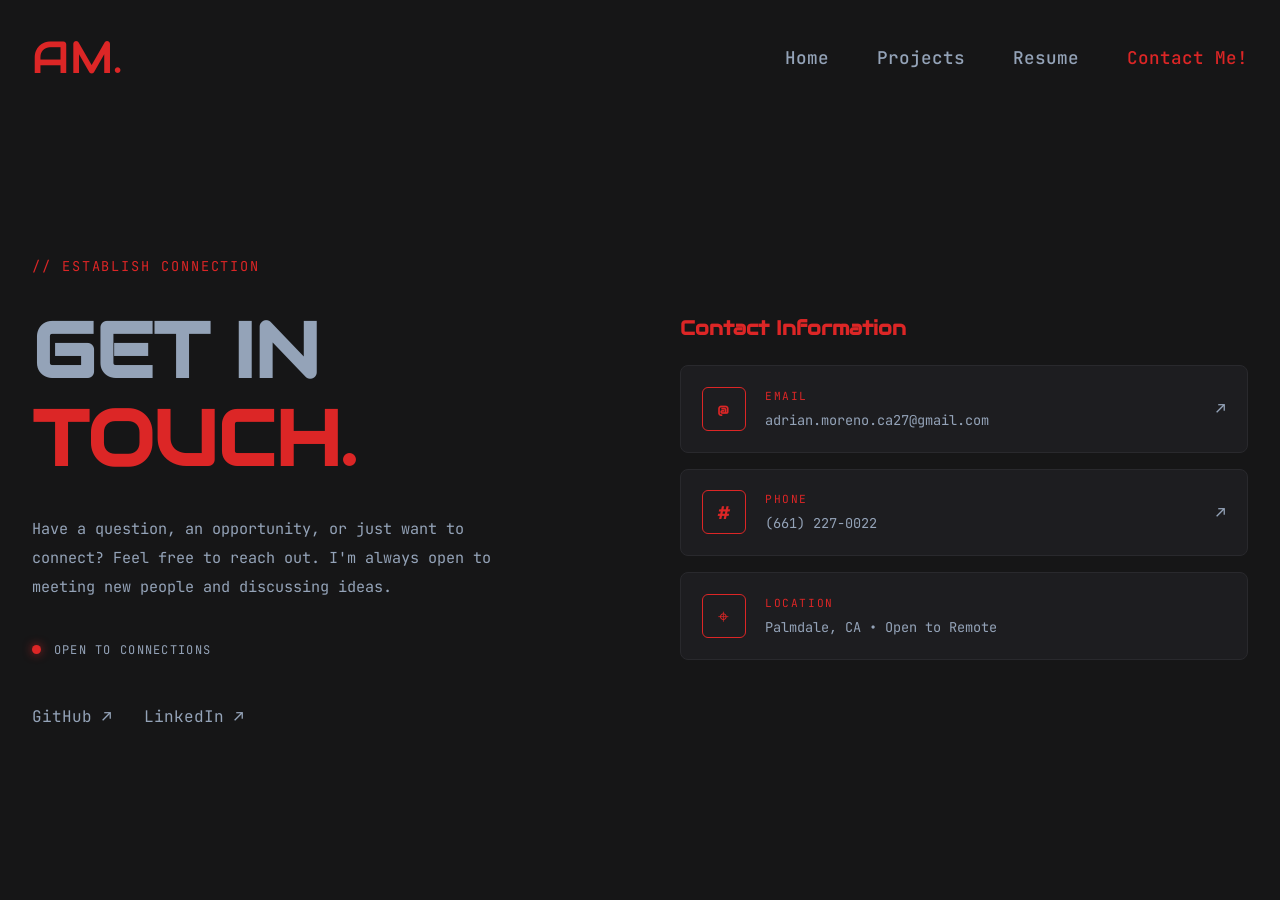
==== contact.html @ 5755bc40 "Add files via upload Upload main portfolio files" ====
<!DOCTYPE html>
<html lang="en">
<head>
    <meta charset="UTF-8">
    <meta name="viewport" content="width=device-width, initial-scale=1.0">
    <title>Contact | Adrian Moreno</title>

    <!-- Google Fonts -->
    <link rel="preconnect" href="https://googleapis.com">
    <link rel="preconnect" href="https://gstatic.com" crossorigin>
    <link href="https://fonts.googleapis.com/css2?family=Audiowide&family=JetBrains+Mono:ital,wght@0,100..800;1,100..800&display=swap" rel="stylesheet">

    <!-- Stylesheets -->
    <link rel="stylesheet" href="style.css">
    <link rel="stylesheet" href="contact.css">
</head>
<body>

    <!-- NAVBAR -->
    <nav class="navbar">
        <div class="container nav-container">
            <a href="index.html" class="logo" style="text-decoration: none;">AM.</a>

            <input type="checkbox" id="menu-toggle" class="menu-toggle">
            <label for="menu-toggle" class="burger-label">Menu</label>

            <div class="nav-links">
                <a href="index.html">Home</a>
                <a href="projects.html">Projects</a>
                <a href="resume.html">Resume</a>
                <a href="contact.html" class="active">Contact Me!</a>
            </div>
        </div>
    </nav>

    <!-- CONTACT SECTION -->
    <main class="contact-page">
        <div class="container">
            <div class="contact-layout">

                <!-- LEFT COLUMN -->
                <div class="contact-intro">
                    <p class="contact-label">// ESTABLISH CONNECTION</p>
                    <h1 class="contact-title">GET IN<br><span>TOUCH.</span></h1>
                    <p class="contact-description">
                        Have a question, an opportunity, or just want to connect? Feel free to reach out. I'm always open to meeting new people and discussing ideas.
                    </p>

                    <div class="contact-status">
                        <span class="status-dot"></span>
                        <span>OPEN TO CONNECTIONS</span>
                    </div>

                    <div class="contact-socials">
                        <a href="https://github.com" target="_blank" rel="noopener noreferrer">GitHub ↗</a>
                        <a href="https://linkedin.com" target="_blank" rel="noopener noreferrer">LinkedIn ↗</a>
                    </div>
                </div>

                <!-- RIGHT COLUMN -->
                <div class="contact-details">
                    <h2 class="contact-section-title">Contact Information</h2>

                    <a href="mailto:adrian.moreno.ca27@gmail.com" class="contact-card">
                        <div class="contact-card-icon">@</div>
                        <div class="contact-card-info">
                            <span class="contact-card-label">EMAIL</span>
                            <span class="contact-card-value">adrian.moreno.ca27@gmail.com</span>
                        </div>
                        <span class="contact-arrow">↗</span>
                    </a>

                    <a href="tel:6612270022" class="contact-card">
                        <div class="contact-card-icon">#</div>
                        <div class="contact-card-info">
                            <span class="contact-card-label">PHONE</span>
                            <span class="contact-card-value">(661) 227-0022</span>
                        </div>
                        <span class="contact-arrow">↗</span>
                    </a>

                    <div class="contact-card contact-card-static">
                        <div class="contact-card-icon">⌖</div>
                        <div class="contact-card-info">
                            <span class="contact-card-label">LOCATION</span>
                            <span class="contact-card-value">Palmdale, CA • Open to Remote</span>
                        </div>
                    </div>
                </div>

            </div>
        </div>
    </main>

</body>
</html>
---- style.css ----
/* =========================
   GLOBAL SETTINGS
========================= */

html {
    scroll-behavior: smooth;
    scroll-snap-type: y mandatory;
}

body {
    background-color: #161617;
    color: #94A3B8;
    margin: 0;
    padding: 0;
    font-family: "JetBrains Mono", monospace;
    font-weight: 400;
    min-height: 100vh;
    display: flex;
    flex-direction: column;
    overflow-x: hidden;
}

/* =========================
   LAYOUT CONTAINERS
========================= */

.container {
    width: 100%;
    max-width: 1300px;
    margin: 0 auto;
    padding: 0 2rem;
    box-sizing: border-box;
}

.hero-layout {
    display: flex;
    align-items: center;
    justify-content: center;
    gap: 6rem;
    width: 100%;
}

/* =========================
   NAVBAR
========================= */

.navbar {
    background-color: #161617;
    z-index: 100;
    position: fixed;
    top: 0;
    left: 0;
    width: 100%;
    padding: 1.8rem 0;
}

.nav-container {
    display: flex;
    justify-content: space-between;
    align-items: center;
    position: relative;
}

.logo {
    color: #DC2626;
    font-family: "Audiowide", sans-serif;
    font-size: 2.8rem;
    font-weight: 400;
    cursor: pointer;
    transition: transform 0.2s ease;
}

.logo:hover {
    transform: scale(1.03);
}

.nav-links {
    display: flex;
    gap: 3rem;
}

.nav-links a {
    text-decoration: none;
    color: #94A3B8;
    font-size: 1.1rem;
    font-weight: 500;
    transition: color 0.2s ease;
}

.nav-links a:hover,
.nav-links a.active {
    color: #DC2626;
}

.menu-toggle,
.burger-label {
    display: none;
}

/* =========================
   HOME SECTION
========================= */

.welcome_card {
    display: flex;
    align-items: center;
    box-sizing: border-box;
    height: 100vh;
    padding-top: 100px;
    position: relative;
    scroll-snap-align: start;
    scroll-snap-stop: always;
}

.name_job {
    flex: 1.2;
    display: flex;
    flex-direction: column;
    align-items: flex-start;
}

.name {
    color: #DC2626;
    margin: 0 0 0.75rem 0;
    font-family: "Audiowide", sans-serif;
    font-size: 3.2rem;
    line-height: 1.2;
    white-space: nowrap;
}

.job {
    margin: 0;
    padding: 0;
    font-size: 1.4rem;
    letter-spacing: 0.1rem;
    color: #94A3B8;
}

/* =========================
   SOCIAL ICONS
========================= */

.socials {
    display: flex;
    gap: 1.5rem;
    margin-top: 2rem;
    align-items: center;
}

.socials img {
    filter: invert(69%) sepia(13%) saturate(542%)
        hue-rotate(176deg) brightness(89%) contrast(85%);
    transition: transform 0.2s ease;
}

.socials a:hover img {
    transform: scale(1.08);
}

.linkedin {
    width: 1.8rem;
    height: auto;
}

.github {
    width: 2.2rem;
    height: auto;
}

/* =========================
   EXPLORE MORE BUTTON
========================= */

.cta-btn {
    display: inline-flex;
    align-items: center;
    gap: 0.5rem;
    margin-top: 2.5rem;
    padding: 0.9rem 2.2rem;
    background-color: transparent;
    color: #DC2626;
    border: 2px solid #DC2626;
    border-radius: 4px;
    font-family: "JetBrains Mono", monospace;
    font-size: 1.1rem;
    font-weight: 500;
    text-decoration: none;
    letter-spacing: 0.05rem;
    transition: all 0.3s ease;
    cursor: pointer;
}

.cta-btn:hover {
    background-color: #DC2626;
    color: #161617;
    box-shadow: 0 0 15px rgba(220, 38, 38, 0.4);
}

.cta-btn .arrow {
    transition: transform 0.3s ease;
}

.cta-btn:hover .arrow {
    transform: translateY(4px);
}

/* =========================
   HOME PHOTO
========================= */

.hero_container {
    flex: 1.5;
    display: flex;
    justify-content: flex-start;
    height: 65vh;
}

.hero_image {
    max-width: 100%;
    height: 100%;
    object-fit: cover;
    border-radius: 12px;
    box-shadow: 0 20px 40px rgba(0, 0, 0, 0.4);
}

/* =========================
   ABOUT ME SECTION
========================= */

#about_section {
    background-color: #121213;
    width: 100%;
    box-sizing: border-box;
    height: 100vh;
    display: flex;
    align-items: center;
    scroll-snap-align: start;
    scroll-snap-stop: always;
}

.about-layout {
    display: flex;
    align-items: center;
    justify-content: space-between;
    gap: 4rem;
    width: 100%;
}

.about_content {
    flex: 1.2;
    display: flex;
    align-items: flex-start;
    flex-direction: column;
    max-width: 650px;
}

.signature {
    width: 300px;
    max-width: 100%;
    height: auto;
    margin-top: 1.5rem;
}

.title {
    color: #DC2626;
    margin: 0 0 1.5rem 0;
    font-family: "Audiowide", sans-serif;
    font-size: 2.8rem;
    line-height: 1.1;
}

.about_content .info {
    margin: 0;
    font-size: 1rem;
    line-height: 1.7;
}

/* =========================
   AUTOMATIC ABOUT SLIDESHOW
========================= */

.about_image_container {
    flex: 1;
    display: flex;
    height: 50vh;
    overflow: hidden;
    border-radius: 12px;
    box-shadow: 0 20px 40px rgba(0, 0, 0, 0.4);
}

.about_slider {
    display: flex;
    width: 100%;
    height: 100%;
    animation: imageSlide 12s infinite;
}

.about_image {
    min-width: 100%;
    height: 100%;
    object-fit: cover;
}

/* Three images, approximately four seconds each */

@keyframes imageSlide {

    0%, 28% {
        transform: translateX(0);
    }

    33%, 61% {
        transform: translateX(-100%);
    }

    66%, 94% {
        transform: translateX(-200%);
    }

    100% {
        transform: translateX(0);
    }

}

/* =========================
   RECENT PROJECTS SECTION
========================= */

#recent_projects {
    background-color: #161617;
    width: 100%;
    box-sizing: border-box;
    height: 100vh;
    padding-top: 90px;
    display: flex;
    align-items: center;
    scroll-snap-align: start;
    scroll-snap-stop: always;
}

.projects-layout {
    display: flex;
    flex-direction: column;
    align-items: flex-start;
    width: 100%;
}

.pipeline-grid {
    display: grid;
    grid-template-columns: repeat(3, 1fr);
    gap: 2.5rem;
    width: 100%;
    margin-top: 1rem;
}

.pipeline-column {
    display: flex;
    flex-direction: column;
    align-items: center;
}

.column-header {
    color: #94A3B8;
    font-family: "Audiowide", sans-serif;
    font-size: 1.4rem;
    margin: 0 0 1.2rem 0;
    padding-bottom: 0.6rem;
    width: 100%;
    text-align: center;
    border-bottom: 2px solid #232326;
}

/* =========================
   PROJECT FLIP CARDS
========================= */

.pipeline-card {
    display: block;
    width: 100%;
    height: 320px;
    perspective: 1000px;
    text-decoration: none;
    border-radius: 12px;
    box-shadow: 0 20px 40px rgba(0, 0, 0, 0.4);
}

.pipeline-card-inner {
    position: relative;
    width: 100%;
    height: 100%;
    border-radius: 12px;
    transform-style: preserve-3d;
    transition: transform 0.7s ease;
}

.pipeline-card:hover .pipeline-card-inner,
.pipeline-card:focus .pipeline-card-inner {
    transform: rotateY(180deg);
}

.pipeline-card-front,
.pipeline-card-back {
    position: absolute;
    inset: 0;
    width: 100%;
    height: 100%;
    overflow: hidden;
    border: 1px solid #232326;
    border-radius: 12px;
    box-sizing: border-box;
    backface-visibility: hidden;
    -webkit-backface-visibility: hidden;
}

.pipeline-card-front img {
    width: 100%;
    height: 100%;
    object-fit: cover;
}

/* CARD BACK */

.pipeline-card-back {
    background-color: #202023;
    border-color: #DC2626;
    transform: rotateY(180deg);
    display: flex;
    flex-direction: column;
    justify-content: center;
    align-items: center;
    text-align: center;
    padding: 1.5rem;
}

.pipeline-card-back h3 {
    color: #DC2626;
    font-family: "Audiowide", sans-serif;
    font-size: 1.1rem;
    margin-bottom: 1rem;
}

.pipeline-card-back p {
    color: #94A3B8;
    font-size: 0.85rem;
    line-height: 1.7;
    margin: 0;
}

/* FRONT CARD HINT */

.card-hint {
    position: absolute;
    bottom: 15px;
    right: 15px;
    color: white;
    background: rgba(0, 0, 0, 0.7);
    padding: 8px 12px;
    font-size: 0.7rem;
    border-radius: 4px;
}

/* =========================
   TABLET RESPONSIVE
========================= */

@media (max-width: 1000px) and (min-width: 769px) {

    .hero-layout {
        gap: 3rem;
    }

    .name {
        font-size: 2.5rem;
    }

    .job {
        font-size: 1.1rem;
    }

    .about-layout {
        gap: 2rem;
    }

    .pipeline-grid {
        gap: 1.5rem;
    }

    .pipeline-card {
        height: 260px;
    }

}

/* =========================
   MOBILE RESPONSIVE
========================= */

@media (max-width: 768px) {

    html {
        scroll-snap-type: none;
    }

    .container {
        padding: 0 1.5rem;
    }

    .navbar {
        position: fixed;
        padding: 1.2rem 0;
    }

    .logo {
        font-size: 2.2rem;
    }

    .burger-label {
        display: block;
        color: #94A3B8;
        cursor: pointer;
        font-family: "JetBrains Mono", monospace;
        border: 1px solid #2d2d30;
        padding: 0.5rem 1rem;
        border-radius: 4px;
        background-color: #1a1a1c;
    }

    .nav-links {
        display: none;
        flex-direction: column;
        position: absolute;
        top: calc(100% + 1.2rem);
        left: -1.5rem;
        right: -1.5rem;
        width: calc(100% + 3rem);
        background-color: #1a1a1c;
        box-shadow: 0 8px 16px rgba(0, 0, 0, 0.5);
        border-bottom: 1px solid #2d2d30;
        padding: 0.5rem 0;
        gap: 0;
        z-index: 110;
    }

    .nav-links a {
        padding: 1rem 1.5rem;
        display: block;
        border-bottom: 1px solid #232326;
    }

    .nav-links a:last-child {
        border-bottom: none;
    }

    .menu-toggle:checked ~ .nav-links {
        display: flex;
    }

    .welcome_card {
        padding: 120px 0 3rem 0;
        height: auto;
    }

    .hero-layout {
        flex-direction: column-reverse;
        justify-content: center;
        gap: 2.5rem;
        text-align: center;
    }

    .name_job {
        align-items: center;
    }

    .name {
        font-size: 2.5rem;
        white-space: normal;
    }

    .job {
        font-size: 1.1rem;
    }

    .hero_container {
        width: 100%;
        height: 35vh;
        justify-content: center;
    }

    .hero_image {
        width: 100%;
        height: 100%;
        object-fit: cover;
    }

    #about_section {
        padding: 5rem 0;
        height: auto;
    }

    .about-layout {
        flex-direction: column;
        gap: 2.5rem;
        text-align: center;
    }

    .about_content {
        align-items: center;
        max-width: 100%;
    }

    .title {
        font-size: 2.6rem;
    }

    .about_image_container {
        width: 100%;
        height: 35vh;
        justify-content: center;
    }

    #recent_projects {
        padding: 5rem 0;
        height: auto;
    }

    .projects-layout {
        align-items: center;
    }

    .pipeline-grid {
        grid-template-columns: 1fr;
        gap: 2.5rem;
    }

    .pipeline-card {
        height: 250px;
    }

    /* Touchscreen flip support */

    .pipeline-card:active .pipeline-card-inner {
        transform: rotateY(180deg);
    }

    .pipeline-card-back {
        padding: 1rem;
    }

}
---- contact.css ----
/* =========================
   CONTACT PAGE
========================= */

.contact-page {
    min-height: 100vh;
    box-sizing: border-box;
    padding: 140px 0 70px;
    display: flex;
    align-items: center;
    background-color: #161617;
}

.contact-layout {
    display: grid;
    grid-template-columns: 1fr 1fr;
    gap: 5rem;
    align-items: start;
    width: 100%;
}

/* =========================
   CONTACT INTRO
========================= */

.contact-label {
    color: #DC2626;
    font-size: 0.85rem;
    letter-spacing: 0.12rem;
    margin-bottom: 2rem;
}

.contact-title {
    color: #94A3B8;
    font-family: "Audiowide", sans-serif;
    font-size: clamp(3rem, 6vw, 5.5rem);
    line-height: 1.15;
    margin: 0;
}

.contact-title span {
    color: #DC2626;
}

.contact-description {
    color: #94A3B8;
    max-width: 480px;
    line-height: 1.9;
    font-size: 0.95rem;
    margin-top: 2rem;
}

.contact-status {
    color: #94A3B8;
    display: flex;
    align-items: center;
    gap: 0.8rem;
    margin-top: 2.5rem;
    font-size: 0.75rem;
    letter-spacing: 0.08rem;
}

.status-dot {
    width: 9px;
    height: 9px;
    background-color: #DC2626;
    border-radius: 50%;
    box-shadow: 0 0 10px rgba(220, 38, 38, 0.7);
}

.contact-socials {
    display: flex;
    gap: 2rem;
    margin-top: 3rem;
}

.contact-socials a {
    color: #94A3B8;
    text-decoration: none;
    transition: color 0.3s ease;
}

.contact-socials a:hover {
    color: #DC2626;
}

/* =========================
   CONTACT INFORMATION
========================= */

.contact-details {
    padding-top: 4.5rem;
}

.contact-section-title {
    color: #DC2626;
    font-family: "Audiowide", sans-serif;
    font-size: 1.25rem;
    margin: 0 0 1.5rem;
}

.contact-card {
    display: flex;
    align-items: center;
    gap: 1.2rem;
    padding: 1.3rem;
    margin-bottom: 1rem;
    background-color: #1D1D20;
    border: 1px solid #29292D;
    border-radius: 8px;
    text-decoration: none;
    transition: all 0.3s ease;
}

.contact-card:hover {
    border-color: #DC2626;
    transform: translateX(5px);
    background-color: #202023;
}

.contact-card-static {
    cursor: default;
}

.contact-card-static:hover {
    transform: none;
}

.contact-card-icon {
    display: flex;
    align-items: center;
    justify-content: center;
    min-width: 42px;
    height: 42px;
    color: #DC2626;
    border: 1px solid #DC2626;
    border-radius: 6px;
    font-family: "Audiowide", sans-serif;
    font-size: 1.2rem;
}

.contact-card-info {
    display: flex;
    flex-direction: column;
    gap: 0.5rem;
    min-width: 0;
}

.contact-card-label {
    color: #DC2626;
    font-size: 0.7rem;
    letter-spacing: 0.1rem;
}

.contact-card-value {
    color: #94A3B8;
    font-size: 0.85rem;
    overflow-wrap: anywhere;
}

.contact-arrow {
    color: #94A3B8;
    margin-left: auto;
    transition: color 0.3s ease;
}

.contact-card:hover .contact-arrow {
    color: #DC2626;
}

/* =========================
   MOBILE CONTACT PAGE
========================= */

@media (max-width: 768px) {

    .contact-page {
        padding: 110px 0 50px;
    }

    .contact-layout {
        grid-template-columns: 1fr;
        gap: 3.5rem;
    }

    .contact-title {
        font-size: 3.5rem;
    }

    .contact-description {
        font-size: 0.85rem;
    }

    .contact-details {
        width: 100%;
        padding-top: 0;
    }

    .contact-card {
        padding: 1rem;
    }

    .contact-card-value {
        font-size: 0.75rem;
    }

}
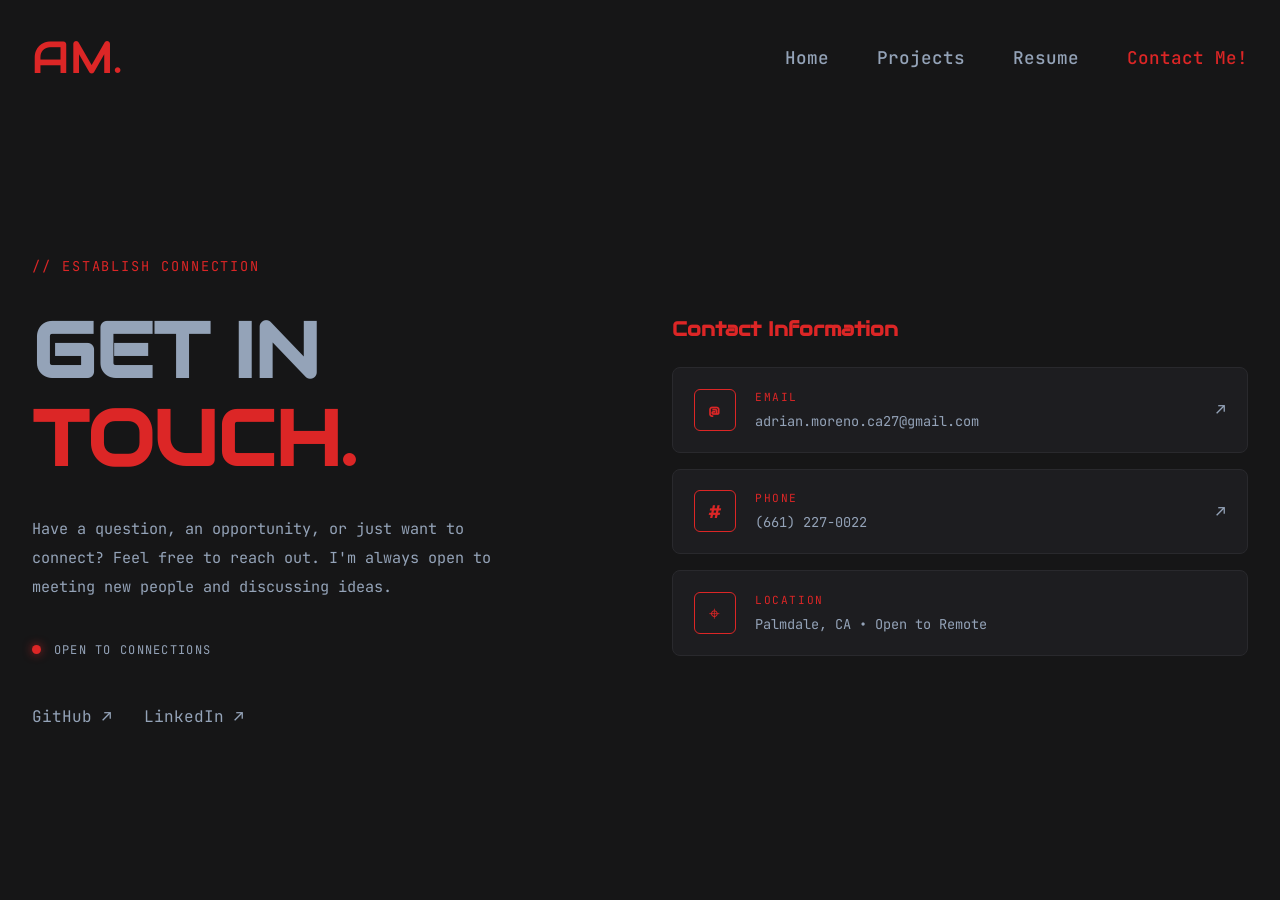
==== commit 4aead77e: "Refactor contact.html for improved structure and semantics" ====
--- a/contact.html
+++ b/contact.html
@@ -1,49 +1,84 @@
+
 <!DOCTYPE html>
 <html lang="en">
 <head>
     <meta charset="UTF-8">
     <meta name="viewport" content="width=device-width, initial-scale=1.0">
+
+    <meta name="description" content="Contact Adrian Moreno about engineering projects, opportunities, and collaborations.">
+    <meta name="theme-color" content="#161617">
+
+    <link rel="icon" type="image/svg+xml" href="assets/favicon.svg">
+
     <title>Contact | Adrian Moreno</title>
 
     <!-- Google Fonts -->
-    <link rel="preconnect" href="https://googleapis.com">
-    <link rel="preconnect" href="https://gstatic.com" crossorigin>
+    <link rel="preconnect" href="https://fonts.googleapis.com">
+    <link rel="preconnect" href="https://fonts.gstatic.com" crossorigin>
+
     <link href="https://fonts.googleapis.com/css2?family=Audiowide&family=JetBrains+Mono:ital,wght@0,100..800;1,100..800&display=swap" rel="stylesheet">
 
     <!-- Stylesheets -->
     <link rel="stylesheet" href="style.css">
     <link rel="stylesheet" href="contact.css">
 </head>
+
 <body>
 
     <!-- NAVBAR -->
-    <nav class="navbar">
+    <header class="navbar">
         <div class="container nav-container">
-            <a href="index.html" class="logo" style="text-decoration: none;">AM.</a>
 
-            <input type="checkbox" id="menu-toggle" class="menu-toggle">
-            <label for="menu-toggle" class="burger-label">Menu</label>
+            <a href="index.html" class="logo" style="text-decoration: none;">
+                AM.
+            </a>
 
-            <div class="nav-links">
+            <input
+                type="checkbox"
+                id="menu-toggle"
+                class="menu-toggle"
+                aria-label="Toggle navigation menu"
+                aria-controls="primary-navigation"
+            >
+
+            <label for="menu-toggle" class="burger-label">
+                Menu
+            </label>
+
+            <nav class="nav-links" id="primary-navigation" aria-label="Main navigation">
                 <a href="index.html">Home</a>
                 <a href="projects.html">Projects</a>
                 <a href="resume.html">Resume</a>
-                <a href="contact.html" class="active">Contact Me!</a>
-            </div>
+                <a href="contact.html" class="active" aria-current="page">
+                    Contact Me!
+                </a>
+            </nav>
+
         </div>
-    </nav>
+    </header>
+
 
     <!-- CONTACT SECTION -->
     <main class="contact-page">
         <div class="container">
+
             <div class="contact-layout">
 
                 <!-- LEFT COLUMN -->
                 <div class="contact-intro">
-                    <p class="contact-label">// ESTABLISH CONNECTION</p>
-                    <h1 class="contact-title">GET IN<br><span>TOUCH.</span></h1>
+
+                    <p class="contact-label">
+                        // ESTABLISH CONNECTION
+                    </p>
+
+                    <h1 class="contact-title">
+                        GET IN<br><span>TOUCH.</span>
+                    </h1>
+
                     <p class="contact-description">
-                        Have a question, an opportunity, or just want to connect? Feel free to reach out. I'm always open to meeting new people and discussing ideas.
+                        Have a question, an opportunity, or just want to connect?
+                        Feel free to reach out. I'm always open to meeting new
+                        people and discussing ideas.
                     </p>
 
                     <div class="contact-status">
@@ -52,40 +87,87 @@
                     </div>
 
                     <div class="contact-socials">
-                        <a href="https://github.com" target="_blank" rel="noopener noreferrer">GitHub ↗</a>
-                        <a href="https://linkedin.com" target="_blank" rel="noopener noreferrer">LinkedIn ↗</a>
+                        <a
+                            href="https://github.com"
+                            target="_blank"
+                            rel="noopener noreferrer"
+                            aria-label="GitHub profile"
+                        >
+                            GitHub ↗
+                        </a>
+
+                        <a
+                            href="https://linkedin.com"
+                            target="_blank"
+                            rel="noopener noreferrer"
+                            aria-label="LinkedIn profile"
+                        >
+                            LinkedIn ↗
+                        </a>
                     </div>
+
                 </div>
+
 
                 <!-- RIGHT COLUMN -->
                 <div class="contact-details">
-                    <h2 class="contact-section-title">Contact Information</h2>
 
-                    <a href="mailto:adrian.moreno.ca27@gmail.com" class="contact-card">
+                    <h2 class="contact-section-title">
+                        Contact Information
+                    </h2>
+
+                    <!-- EMAIL -->
+                    <a
+                        href="mailto:adrian.moreno.ca27@gmail.com"
+                        class="contact-card"
+                        aria-label="Send Adrian an email"
+                    >
                         <div class="contact-card-icon">@</div>
+
                         <div class="contact-card-info">
                             <span class="contact-card-label">EMAIL</span>
-                            <span class="contact-card-value">adrian.moreno.ca27@gmail.com</span>
+                            <span class="contact-card-value">
+                                adrian.moreno.ca27@gmail.com
+                            </span>
                         </div>
+
                         <span class="contact-arrow">↗</span>
                     </a>
 
-                    <a href="tel:6612270022" class="contact-card">
+
+                    <!-- PHONE -->
+                    <a
+                        href="tel:6612270022"
+                        class="contact-card"
+                        aria-label="Call Adrian"
+                    >
                         <div class="contact-card-icon">#</div>
+
                         <div class="contact-card-info">
                             <span class="contact-card-label">PHONE</span>
-                            <span class="contact-card-value">(661) 227-0022</span>
+                            <span class="contact-card-value">
+                                (661) 227-0022
+                            </span>
                         </div>
+
                         <span class="contact-arrow">↗</span>
                     </a>
 
+
+                    <!-- LOCATION -->
                     <div class="contact-card contact-card-static">
+
                         <div class="contact-card-icon">⌖</div>
+
                         <div class="contact-card-info">
                             <span class="contact-card-label">LOCATION</span>
-                            <span class="contact-card-value">Palmdale, CA • Open to Remote</span>
+                            <span class="contact-card-value">
+                                Palmdale, CA • Open to Remote
+                            </span>
                         </div>
+
                     </div>
+
                 </div>
 
             </div>
--- a/style.css
+++ b/style.css
@@ -2,10 +2,15 @@
 /* =========================
    GLOBAL SETTINGS
 ========================= */
+
+* {
+    box-sizing: border-box;
+}
 
 html {
     scroll-behavior: smooth;
     scroll-snap-type: y mandatory;
+    scroll-padding-top: 90px;
 }
 
 body {
@@ -18,7 +23,22 @@
     min-height: 100vh;
     display: flex;
     flex-direction: column;
-    overflow-x: hidden;
+    overflow-x: clip;
+}
+
+img {
+    max-width: 100%;
+}
+
+a,
+button,
+input {
+    -webkit-tap-highlight-color: transparent;
+}
+
+:focus-visible {
+    outline: 2px solid #DC2626;
+    outline-offset: 4px;
 }
 
 /* =========================
@@ -37,8 +57,9 @@
     display: flex;
     align-items: center;
     justify-content: center;
-    gap: 6rem;
-    width: 100%;
+    gap: clamp(2rem, 5vw, 6rem);
+    width: 100%;
+    min-width: 0;
 }
 
 /* =========================
@@ -106,8 +127,10 @@
     display: flex;
     align-items: center;
     box-sizing: border-box;
-    height: 100vh;
-    padding-top: 100px;
+    min-height: 100vh;
+    min-height: 100svh;
+    height: auto;
+    padding: 120px 0 3rem;
     position: relative;
     scroll-snap-align: start;
     scroll-snap-stop: always;
@@ -118,6 +141,7 @@
     display: flex;
     flex-direction: column;
     align-items: flex-start;
+    min-width: 0;
 }
 
 .name {
@@ -214,6 +238,7 @@
     display: flex;
     justify-content: flex-start;
     height: 65vh;
+    min-width: 0;
 }
 
 .hero_image {
@@ -232,7 +257,10 @@
     background-color: #121213;
     width: 100%;
     box-sizing: border-box;
-    height: 100vh;
+    min-height: 100vh;
+    min-height: 100svh;
+    height: auto;
+    padding: 5rem 0;
     display: flex;
     align-items: center;
     scroll-snap-align: start;
@@ -253,6 +281,7 @@
     align-items: flex-start;
     flex-direction: column;
     max-width: 650px;
+    min-width: 0;
 }
 
 .signature {
@@ -287,6 +316,7 @@
     overflow: hidden;
     border-radius: 12px;
     box-shadow: 0 20px 40px rgba(0, 0, 0, 0.4);
+    min-width: 0;
 }
 
 .about_slider {
@@ -332,8 +362,10 @@
     background-color: #161617;
     width: 100%;
     box-sizing: border-box;
-    height: 100vh;
-    padding-top: 90px;
+    min-height: 100vh;
+    min-height: 100svh;
+    height: auto;
+    padding: 6rem 0 3rem;
     display: flex;
     align-items: center;
     scroll-snap-align: start;
@@ -349,7 +381,7 @@
 
 .pipeline-grid {
     display: grid;
-    grid-template-columns: repeat(3, 1fr);
+    grid-template-columns: repeat(3, minmax(0, 1fr));
     gap: 2.5rem;
     width: 100%;
     margin-top: 1rem;
@@ -359,6 +391,7 @@
     display: flex;
     flex-direction: column;
     align-items: center;
+    min-width: 0;
 }
 
 .column-header {
@@ -395,7 +428,6 @@
     transition: transform 0.7s ease;
 }
 
-.pipeline-card:hover .pipeline-card-inner,
 .pipeline-card:focus .pipeline-card-inner {
     transform: rotateY(180deg);
 }
@@ -467,23 +499,41 @@
 
 @media (max-width: 1000px) and (min-width: 769px) {
 
+    .container {
+        padding: 0 1.5rem;
+    }
+
     .hero-layout {
-        gap: 3rem;
+        gap: 2rem;
     }
 
     .name {
-        font-size: 2.5rem;
+        font-size: clamp(2rem, 4vw, 2.5rem);
+        white-space: normal;
     }
 
     .job {
-        font-size: 1.1rem;
+        font-size: 1rem;
+    }
+
+    .hero_container {
+        height: 55vh;
     }
 
     .about-layout {
         gap: 2rem;
     }
 
+    .about_content .info {
+        font-size: 0.9rem;
+    }
+
+    .about_image_container {
+        height: 40vh;
+    }
+
     .pipeline-grid {
+        grid-template-columns: repeat(2, minmax(0, 1fr));
         gap: 1.5rem;
     }
 
@@ -504,7 +554,7 @@
     }
 
     .container {
-        padding: 0 1.5rem;
+        padding: 0 1.25rem;
     }
 
     .navbar {
@@ -532,9 +582,9 @@
         flex-direction: column;
         position: absolute;
         top: calc(100% + 1.2rem);
-        left: -1.5rem;
-        right: -1.5rem;
-        width: calc(100% + 3rem);
+        left: -1.25rem;
+        right: -1.25rem;
+        width: calc(100% + 2.5rem);
         background-color: #1a1a1c;
         box-shadow: 0 8px 16px rgba(0, 0, 0, 0.5);
         border-bottom: 1px solid #2d2d30;
@@ -558,14 +608,14 @@
     }
 
     .welcome_card {
-        padding: 120px 0 3rem 0;
+        padding: 120px 0 3rem;
         height: auto;
     }
 
     .hero-layout {
         flex-direction: column-reverse;
         justify-content: center;
-        gap: 2.5rem;
+        gap: 2rem;
         text-align: center;
     }
 
@@ -574,7 +624,7 @@
     }
 
     .name {
-        font-size: 2.5rem;
+        font-size: clamp(2rem, 8vw, 2.5rem);
         white-space: normal;
     }
 
@@ -584,7 +634,7 @@
 
     .hero_container {
         width: 100%;
-        height: 35vh;
+        height: clamp(220px, 40vh, 380px);
         justify-content: center;
     }
 
@@ -614,9 +664,13 @@
         font-size: 2.6rem;
     }
 
+    .about_content .info {
+        font-size: 0.95rem;
+    }
+
     .about_image_container {
         width: 100%;
-        height: 35vh;
+        height: clamp(220px, 40vh, 350px);
         justify-content: center;
     }
 
@@ -638,14 +692,109 @@
         height: 250px;
     }
 
-    /* Touchscreen flip support */
-
-    .pipeline-card:active .pipeline-card-inner {
-        transform: rotateY(180deg);
-    }
-
     .pipeline-card-back {
         padding: 1rem;
     }
 
 }
+
+/* =========================
+   SMALL PHONE SUPPORT
+========================= */
+
+@media (max-width: 480px) {
+
+    .container {
+        padding: 0 1rem;
+    }
+
+    .navbar {
+        padding: 1rem 0;
+    }
+
+    .logo {
+        font-size: 1.9rem;
+    }
+
+    .burger-label {
+        padding: 0.55rem 0.8rem;
+        font-size: 0.85rem;
+    }
+
+    .welcome_card {
+        padding-top: 105px;
+    }
+
+    .hero-layout {
+        gap: 1.8rem;
+    }
+
+    .name {
+        font-size: clamp(1.8rem, 8vw, 2.3rem);
+        overflow-wrap: anywhere;
+    }
+
+    .job {
+        font-size: 0.9rem;
+        letter-spacing: 0.04rem;
+    }
+
+    .socials {
+        gap: 1.2rem;
+    }
+
+    .cta-btn {
+        padding: 0.8rem 1.3rem;
+        font-size: 0.9rem;
+    }
+
+    .title {
+        font-size: 2.1rem;
+    }
+
+    .about_content .info {
+        font-size: 0.9rem;
+    }
+
+    .column-header {
+        font-size: 1.15rem;
+    }
+
+    .pipeline-card {
+        height: 230px;
+    }
+
+}
+
+/* =========================
+   DESKTOP CARD HOVER
+========================= */
+
+@media (hover: hover) and (pointer: fine) {
+
+    .pipeline-card:hover .pipeline-card-inner {
+        transform: rotateY(180deg);
+    }
+
+}
+
+/* =========================
+   REDUCED MOTION
+========================= */
+
+@media (prefers-reduced-motion: reduce) {
+
+    html {
+        scroll-behavior: auto;
+        scroll-snap-type: none;
+    }
+
+    *,
+    *::before,
+    *::after {
+        animation-duration: 0.01ms !important;
+        animation-iteration-count: 1 !important;
+        transition-duration: 0.01ms !important;
+    }
+
+}
--- a/contact.css
+++ b/contact.css
@@ -1,9 +1,11 @@
+
 /* =========================
    CONTACT PAGE
 ========================= */
 
 .contact-page {
     min-height: 100vh;
+    min-height: 100svh;
     box-sizing: border-box;
     padding: 140px 0 70px;
     display: flex;
@@ -13,15 +15,20 @@
 
 .contact-layout {
     display: grid;
-    grid-template-columns: 1fr 1fr;
-    gap: 5rem;
+    grid-template-columns: minmax(0, 1fr) minmax(0, 1fr);
+    gap: clamp(2rem, 5vw, 5rem);
     align-items: start;
     width: 100%;
+    min-width: 0;
 }
 
 /* =========================
    CONTACT INTRO
 ========================= */
+
+.contact-intro {
+    min-width: 0;
+}
 
 .contact-label {
     color: #DC2626;
@@ -33,8 +40,9 @@
 .contact-title {
     color: #94A3B8;
     font-family: "Audiowide", sans-serif;
-    font-size: clamp(3rem, 6vw, 5.5rem);
+    font-size: clamp(2.5rem, 6vw, 5.5rem);
     line-height: 1.15;
+    overflow-wrap: anywhere;
     margin: 0;
 }
 
@@ -63,6 +71,7 @@
 .status-dot {
     width: 9px;
     height: 9px;
+    flex-shrink: 0;
     background-color: #DC2626;
     border-radius: 50%;
     box-shadow: 0 0 10px rgba(220, 38, 38, 0.7);
@@ -70,6 +79,7 @@
 
 .contact-socials {
     display: flex;
+    flex-wrap: wrap;
     gap: 2rem;
     margin-top: 3rem;
 }
@@ -89,6 +99,7 @@
 ========================= */
 
 .contact-details {
+    min-width: 0;
     padding-top: 4.5rem;
 }
 
@@ -96,6 +107,8 @@
     color: #DC2626;
     font-family: "Audiowide", sans-serif;
     font-size: 1.25rem;
+    line-height: 1.4;
+    overflow-wrap: anywhere;
     margin: 0 0 1.5rem;
 }
 
@@ -103,13 +116,15 @@
     display: flex;
     align-items: center;
     gap: 1.2rem;
+    min-width: 0;
+    box-sizing: border-box;
     padding: 1.3rem;
     margin-bottom: 1rem;
     background-color: #1D1D20;
     border: 1px solid #29292D;
     border-radius: 8px;
     text-decoration: none;
-    transition: all 0.3s ease;
+    transition: border-color 0.3s ease, background-color 0.3s ease, transform 0.3s ease;
 }
 
 .contact-card:hover {
@@ -131,7 +146,9 @@
     align-items: center;
     justify-content: center;
     min-width: 42px;
+    width: 42px;
     height: 42px;
+    flex-shrink: 0;
     color: #DC2626;
     border: 1px solid #DC2626;
     border-radius: 6px;
@@ -143,6 +160,7 @@
     display: flex;
     flex-direction: column;
     gap: 0.5rem;
+    flex: 1;
     min-width: 0;
 }
 
@@ -156,16 +174,43 @@
     color: #94A3B8;
     font-size: 0.85rem;
     overflow-wrap: anywhere;
+    word-break: break-word;
 }
 
 .contact-arrow {
     color: #94A3B8;
     margin-left: auto;
+    flex-shrink: 0;
     transition: color 0.3s ease;
 }
 
 .contact-card:hover .contact-arrow {
     color: #DC2626;
+}
+
+/* =========================
+   TABLET RESPONSIVE
+========================= */
+
+@media (max-width: 1000px) {
+
+    .contact-layout {
+        gap: 2.5rem;
+    }
+
+    .contact-title {
+        font-size: clamp(2.5rem, 5.5vw, 4rem);
+    }
+
+    .contact-details {
+        padding-top: 3rem;
+    }
+
+    .contact-card {
+        gap: 0.9rem;
+        padding: 1.1rem;
+    }
+
 }
 
 /* =========================
@@ -176,19 +221,36 @@
 
     .contact-page {
         padding: 110px 0 50px;
+        align-items: flex-start;
     }
 
     .contact-layout {
-        grid-template-columns: 1fr;
-        gap: 3.5rem;
+        grid-template-columns: minmax(0, 1fr);
+        gap: 2.5rem;
+    }
+
+    .contact-label {
+        font-size: 0.75rem;
+        margin-bottom: 1.5rem;
     }
 
     .contact-title {
-        font-size: 3.5rem;
+        font-size: clamp(2.5rem, 10vw, 3.5rem);
     }
 
     .contact-description {
         font-size: 0.85rem;
+        margin-top: 1.5rem;
+    }
+
+    .contact-status {
+        margin-top: 2rem;
+        font-size: 0.7rem;
+    }
+
+    .contact-socials {
+        gap: 1.5rem;
+        margin-top: 2.5rem;
     }
 
     .contact-details {
@@ -196,8 +258,17 @@
         padding-top: 0;
     }
 
+    .contact-section-title {
+        font-size: 1.15rem;
+    }
+
     .contact-card {
+        gap: 0.8rem;
         padding: 1rem;
+    }
+
+    .contact-card-label {
+        font-size: 0.65rem;
     }
 
     .contact-card-value {
@@ -205,3 +276,66 @@
     }
 
 }
+
+/* =========================
+   SMALL PHONE SUPPORT
+========================= */
+
+@media (max-width: 480px) {
+
+    .contact-page {
+        padding: 100px 0 40px;
+    }
+
+    .contact-layout {
+        gap: 2rem;
+    }
+
+    .contact-title {
+        font-size: clamp(2.2rem, 10vw, 3rem);
+    }
+
+    .contact-description {
+        font-size: 0.8rem;
+        line-height: 1.8;
+    }
+
+    .contact-socials {
+        gap: 1.2rem;
+    }
+
+    .contact-socials a {
+        font-size: 0.85rem;
+    }
+
+    .contact-card {
+        padding: 0.85rem;
+        gap: 0.7rem;
+    }
+
+    .contact-card-icon {
+        width: 36px;
+        min-width: 36px;
+        height: 36px;
+        font-size: 1rem;
+    }
+
+    .contact-card-value {
+        font-size: 0.7rem;
+    }
+
+}
+
+/* =========================
+   REDUCED MOTION
+========================= */
+
+@media (prefers-reduced-motion: reduce) {
+
+    .contact-card,
+    .contact-socials a,
+    .contact-arrow {
+        transition: none;
+    }
+
+}
